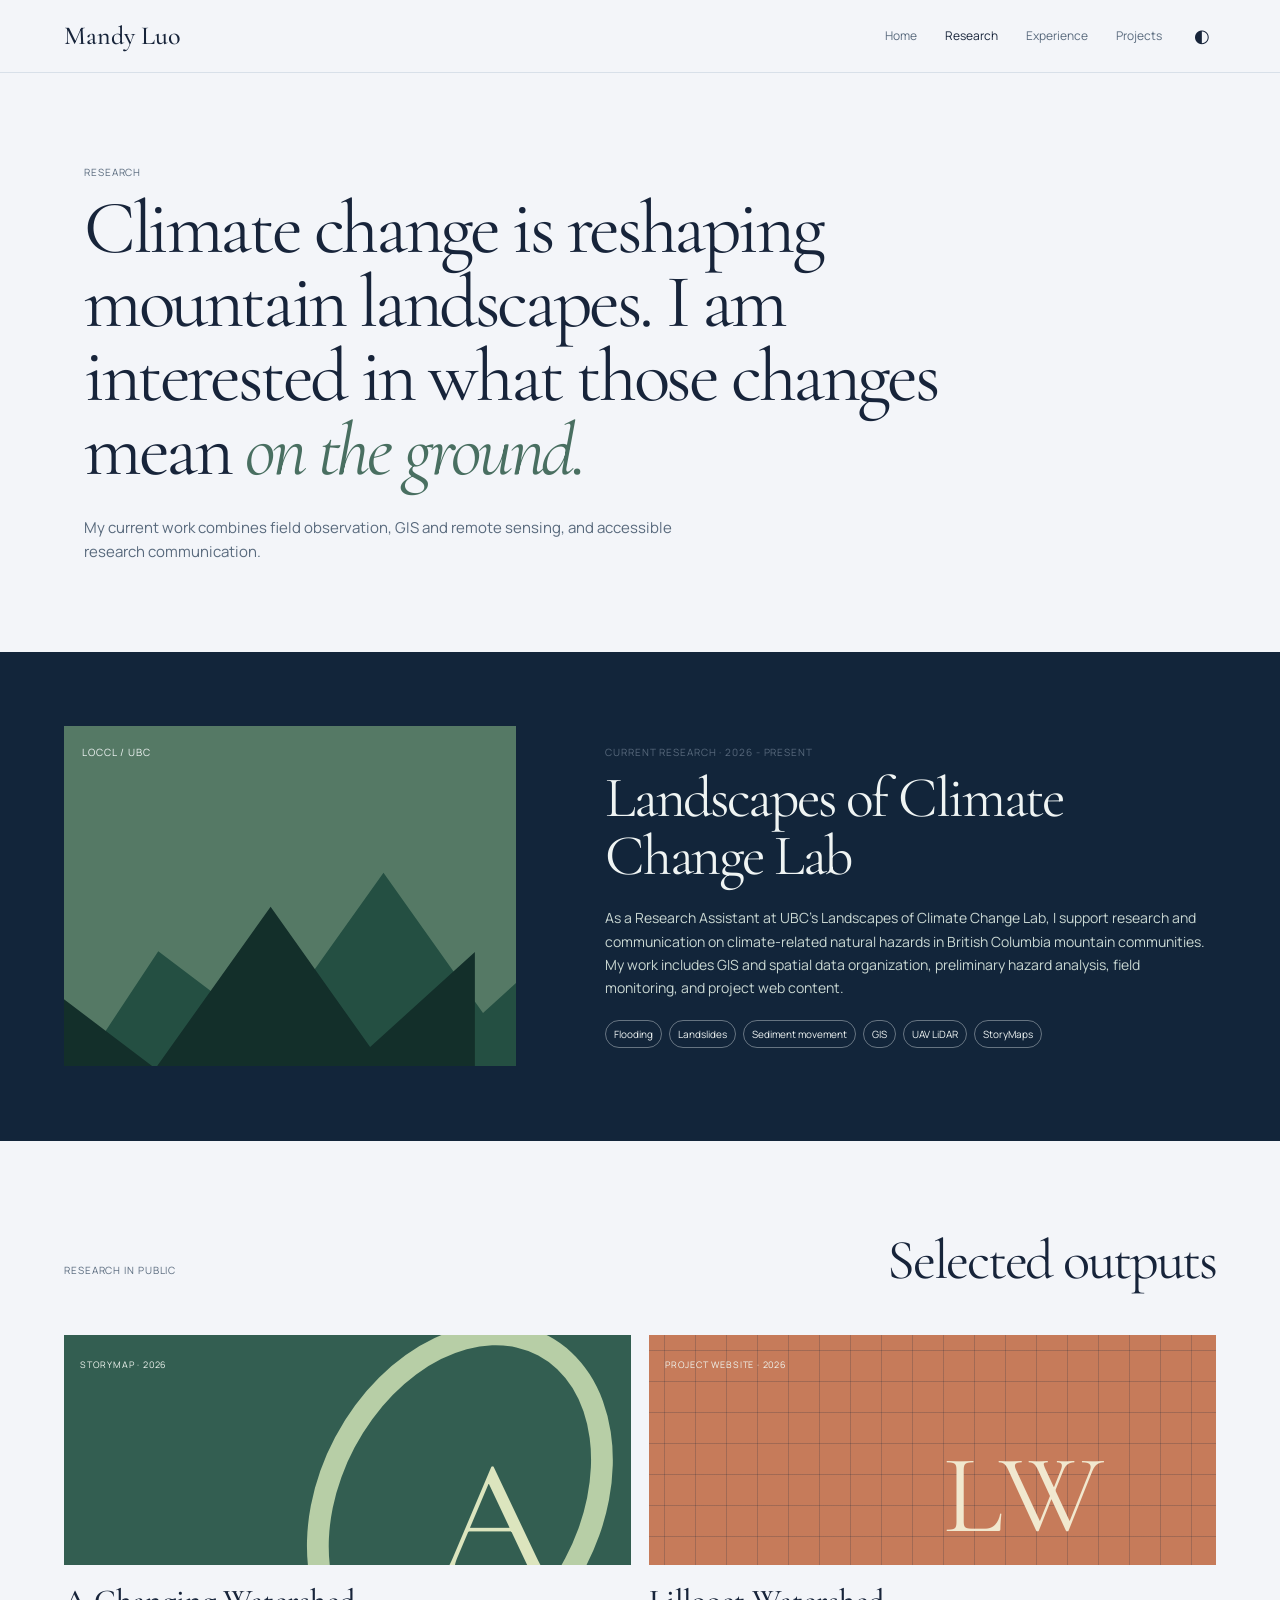
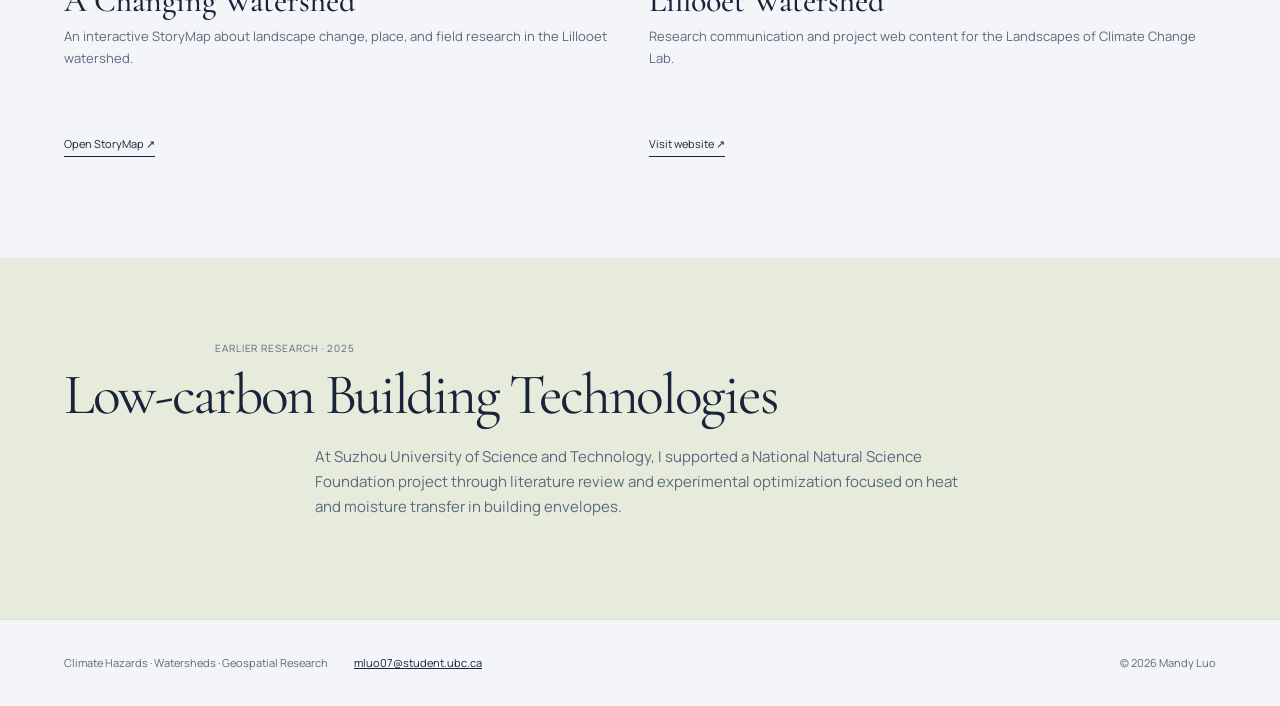
==== research.html @ 28684f20 "Add research page" ====
<!doctype html><html lang="en"><head><meta charset="utf-8"><meta name="viewport" content="width=device-width,initial-scale=1"><meta name="description" content="Research by Mandy Luo."><title>Mandy Luo | Research</title><link rel="preconnect" href="https://fonts.googleapis.com"><link rel="preconnect" href="https://fonts.gstatic.com" crossorigin><link href="https://fonts.googleapis.com/css2?family=Cormorant+Garamond:ital,wght@0,400;0,500;1,400;1,500&family=Manrope:wght@400;500;600;700&display=swap" rel="stylesheet"><link rel="stylesheet" href="styles.css"></head>
<body><header class="site-header"><a class="brand" href="index.html">Mandy Luo</a><nav><a href="index.html">Home</a><a class="active" href="research.html">Research</a><a href="experience.html">Experience</a><a href="projects.html">Projects</a></nav><button class="theme-toggle" type="button" aria-label="Switch colour theme">◐</button></header>
<main><section class="page-head"><p class="kicker">RESEARCH</p><h1>Climate change is reshaping mountain landscapes. I am interested in what those changes mean <em>on the ground.</em></h1><p>My current work combines field observation, GIS and remote sensing, and accessible research communication.</p></section>
<section class="feature"><div class="feature-art"><span>LOCCL / UBC</span><i></i><b></b></div><div><p class="label">CURRENT RESEARCH · 2026 - PRESENT</p><h2>Landscapes of Climate Change Lab</h2><p>As a Research Assistant at UBC's Landscapes of Climate Change Lab, I support research and communication on climate-related natural hazards in British Columbia mountain communities. My work includes GIS and spatial data organization, preliminary hazard analysis, field monitoring, and project web content.</p><div class="chips"><span>Flooding</span><span>Landslides</span><span>Sediment movement</span><span>GIS</span><span>UAV LiDAR</span><span>StoryMaps</span></div></div></section>
<section class="outputs"><div class="section-title"><p>RESEARCH IN PUBLIC</p><h2>Selected outputs</h2></div><div class="output-grid"><a href="https://arcg.is/0mvXmP2" target="_blank" rel="noreferrer"><div class="output-img map"><span>STORYMAP · 2026</span><b>A</b></div><h3>A Changing Watershed</h3><p>An interactive StoryMap about landscape change, place, and field research in the Lillooet watershed.</p><em>Open StoryMap ↗</em></a><a href="https://blogs.ubc.ca/lillooetwatershed/" target="_blank" rel="noreferrer"><div class="output-img web"><span>PROJECT WEBSITE · 2026</span><b>LW</b></div><h3>Lillooet Watershed</h3><p>Research communication and project web content for the Landscapes of Climate Change Lab.</p><em>Visit website ↗</em></a></div></section>
<section class="earlier"><p class="label">EARLIER RESEARCH · 2025</p><h2>Low-carbon Building Technologies</h2><p>At Suzhou University of Science and Technology, I supported a National Natural Science Foundation project through literature review and experimental optimization focused on heat and moisture transfer in building envelopes.</p></section></main><footer><p>Climate Hazards · Watersheds · Geospatial Research</p><a href="mailto:mluo07@student.ubc.ca">mluo07@student.ubc.ca</a><span>© 2026 Mandy Luo</span></footer><script src="script.js"></script></body></html>
---- styles.css ----
:root{--bg:#f3f5f9;--ink:#17243a;--muted:#596a7d;--line:#d8e0e9;--navy:#12253a;--green:#496f61;--pale:#e8edf2;--cream:#e7ebdc;--orange:#d47b58}*{box-sizing:border-box}html{scroll-behavior:smooth}body{margin:0;background:var(--bg);color:var(--ink);font:15px/1.65 Manrope,Arial,sans-serif}.site-header{height:73px;border-bottom:1px solid var(--line);padding:0 clamp(22px,5vw,78px);display:flex;align-items:center;position:sticky;top:0;z-index:5;background:color-mix(in srgb,var(--bg) 95%,transparent);backdrop-filter:blur(9px)}.brand{font:500 26px/1 "Cormorant Garamond",Georgia,serif;text-decoration:none;color:var(--ink)}nav{margin-left:auto;display:flex;gap:28px}nav a{color:var(--muted);text-decoration:none;font-size:12px}nav a.active,nav a:hover{color:var(--ink)}.theme-toggle{margin-left:26px;border:0;background:transparent;font-size:18px;color:var(--ink);cursor:pointer}main>section,footer{max-width:1420px;margin:auto;padding-left:clamp(22px,5vw,78px);padding-right:clamp(22px,5vw,78px)}h1,h2,h3,p{margin-top:0}.kicker,.label{font-size:10px;letter-spacing:.09em;color:var(--muted)}.hero{display:grid;grid-template-columns:1.17fr .67fr;gap:8vw;min-height:617px;align-items:center;padding-top:78px;padding-bottom:91px}.hero h1,.page-head h1{font:400 clamp(50px,5.9vw,83px)/.98 "Cormorant Garamond",Georgia,serif;letter-spacing:-.045em;margin:0}.hero h1 em,.page-head h1 em{font-style:italic;color:var(--green)}.intro{display:grid;grid-template-columns:180px 1fr;gap:25px;max-width:770px;margin-top:35px}.intro p{margin:0;color:var(--muted)}.intro .meta{font-size:11px;line-height:1.55;color:var(--ink)}.meta a,footer a{color:var(--ink)}.portrait{height:438px;position:relative;overflow:hidden;padding:21px;color:#edf3ee;background:#aac0b2;display:flex;flex-direction:column}.portrait>span,.portrait small{font-size:9px;letter-spacing:.1em;position:relative;z-index:2}.portrait strong{font:400 62px/.82 "Cormorant Garamond",Georgia,serif;letter-spacing:-.05em;z-index:2;margin:auto}.portrait small{text-align:right}.contours{position:absolute;inset:-12%;transform:rotate(-18deg);background:repeating-radial-gradient(ellipse at 50% 50%,transparent 0 30px,rgba(19,61,49,.45) 31px 32px,transparent 33px 60px)}.contours i{position:absolute;width:68%;height:29%;left:17%;top:32%;border:1px solid rgba(244,247,241,.75);border-radius:50%}.contours i:nth-child(2){left:-13%;top:60%}.contours i:nth-child(3){left:28%;top:54%}.contours i:nth-child(4){left:7%;top:3%}.contours b{position:absolute;width:16px;height:16px;border-radius:50%;background:var(--orange);left:46%;top:45%;box-shadow:0 0 0 7px rgba(212,123,88,.2)}.home-research{border-top:1px solid var(--line);padding-top:94px;padding-bottom:94px;display:grid;grid-template-columns:1.12fr .88fr;gap:8vw}.lead{font:400 clamp(37px,4.2vw,59px)/1.05 "Cormorant Garamond",Georgia,serif;letter-spacing:-.035em;margin:0}.home-research>div{padding-top:7px;color:var(--muted)}.inline-link{display:inline-block;margin-top:18px;color:var(--ink);text-decoration:none;border-bottom:1px solid var(--ink);font-size:12px;padding-bottom:3px}.inline-link span{color:var(--orange)}.cv{max-width:none!important;padding-top:90px!important;padding-bottom:98px!important;background:var(--pale)}.section-title,.cv-grid,.output-grid{max-width:1264px;margin-left:auto;margin-right:auto}.section-title{display:flex;justify-content:space-between;gap:30px;align-items:end}.section-title>p{font-size:10px;letter-spacing:.09em;color:var(--muted)}.section-title h2{font:400 clamp(39px,4.4vw,61px)/1 "Cormorant Garamond",Georgia,serif;letter-spacing:-.04em;margin:0;max-width:600px}.cv-grid{display:grid;grid-template-columns:repeat(3,1fr);gap:18px;margin-top:49px}.cv-grid article{border-top:1px solid var(--ink);padding-top:16px}.cv-grid .label{color:#6e8793}.cv-grid h3{font:500 28px/1 "Cormorant Garamond",Georgia,serif;margin:40px 0 12px}.cv-grid article>p:not(.label){font-size:13px;color:var(--muted);margin-bottom:16px}.cv-grid .sub{font-size:11px!important;border-top:1px solid var(--line);padding-top:14px}.home-news{display:grid;grid-template-columns:28% 1fr;gap:6vw;padding-top:90px;padding-bottom:94px}.home-news h2{font:400 clamp(39px,4.4vw,61px)/1 "Cormorant Garamond",Georgia,serif;letter-spacing:-.04em;margin:0}.home-news>div{border-top:1px solid var(--line)}.home-news p{margin:0;padding:17px 0;border-bottom:1px solid var(--line);font-size:14px}.home-news time{display:inline-block;width:95px;font-size:10px;letter-spacing:.08em;color:#7290a1}.page-head{padding-top:91px;padding-bottom:87px;max-width:1240px!important}.page-head h1{max-width:950px}.page-head>p:last-child{max-width:610px;color:var(--muted);margin:29px 0 0}.page-head.compact{padding-bottom:68px}.feature{max-width:none!important;background:var(--navy);color:#eff4f3;padding-top:74px!important;padding-bottom:75px!important;display:grid;grid-template-columns:.85fr 1.15fr;gap:7vw;align-items:center}.feature-art{height:340px;position:relative;overflow:hidden;background:#557965}.feature-art span{position:absolute;top:18px;left:18px;font-size:10px;letter-spacing:.09em;z-index:1}.feature-art i,.feature-art b{position:absolute;bottom:-28px;width:116%;height:70%;background:#244f42;clip-path:polygon(0 100%,18% 40%,39% 75%,61% 7%,80% 66%,100% 26%,100% 100%)}.feature-art b{bottom:-62px;left:-25%;background:#132f2a}.feature h2,.earlier h2{font:400 clamp(40px,4.5vw,63px)/1 "Cormorant Garamond",Georgia,serif;letter-spacing:-.04em;margin:10px 0 21px}.feature>div>p:not(.label){max-width:650px;color:#c9d7d2;font-size:14px}.chips{display:flex;flex-wrap:wrap;gap:7px;margin-top:21px}.chips span{font-size:10px;border:1px solid rgba(239,244,243,.38);padding:5px 8px;border-radius:30px}.outputs{padding-top:91px;padding-bottom:101px}.output-grid{display:grid;grid-template-columns:repeat(2,1fr);gap:18px;margin-top:47px}.output-grid a{color:var(--ink);text-decoration:none;display:flex;flex-direction:column;min-height:422px}.output-img{height:230px;padding:16px;position:relative;overflow:hidden;background:#335e51}.output-img span{font-size:9px;letter-spacing:.09em;color:#eff4ef;position:relative;z-index:1}.output-img b{position:absolute;font:400 180px/.8 "Cormorant Garamond",Georgia,serif;color:#dce5be;right:13%;bottom:-31px}.map:after{content:"";position:absolute;width:42%;height:145%;left:45%;bottom:-55%;border:22px solid #b7cea6;border-radius:50%;transform:rotate(28deg)}.web{background:#c67b5a}.web:after{content:"";position:absolute;inset:0;background:linear-gradient(90deg,transparent 49%,rgba(18,37,58,.2) 50%,transparent 51%),linear-gradient(transparent 49%,rgba(18,37,58,.2) 50%,transparent 51%);background-size:31px 31px}.web b{font-size:112px;right:20%;bottom:25px;color:#f1e8cf;z-index:1}.output-grid h3{font:500 32px/1 "Cormorant Garamond",Georgia,serif;margin:20px 0 9px}.output-grid p{font-size:13px;color:var(--muted);margin:0}.output-grid em{margin-top:auto;align-self:flex-start;border-bottom:1px solid var(--ink);padding-bottom:3px;font-style:normal;font-size:11px}.earlier{max-width:none!important;background:var(--cream);padding-top:82px!important;padding-bottom:84px!important}.earlier>*{max-width:850px;margin-left:auto;margin-right:auto}.earlier>p:last-child{color:var(--muted);max-width:650px;margin-top:0}.resume-list{padding-bottom:100px}.resume-list article{display:grid;grid-template-columns:24% 1fr;gap:30px;padding:31px 0;border-top:1px solid var(--line)}.resume-list article:last-child{border-bottom:1px solid var(--line)}.resume-list article>p,.resume-list h3{margin:5px 0 0;font-size:10px;color:var(--muted);letter-spacing:.08em}.resume-list h2{font:500 clamp(30px,3.2vw,45px)/1 "Cormorant Garamond",Georgia,serif;letter-spacing:-.035em;margin:0 0 9px}.resume-list div>p{max-width:680px;font-size:13px;color:var(--muted);margin:17px 0 0}.project-placeholder{padding-bottom:105px;display:grid;grid-template-columns:repeat(3,1fr);gap:18px}.project-placeholder div{min-height:300px;background:var(--pale);padding:23px;display:flex;flex-direction:column}.project-placeholder span{font-size:10px;color:#6e8793}.project-placeholder h2{font:500 34px/1 "Cormorant Garamond",Georgia,serif;letter-spacing:-.04em;margin:auto 0 16px}.project-placeholder p{font-size:12px;color:var(--muted);margin:0}footer{border-top:1px solid var(--line);padding-top:34px!important;padding-bottom:34px!important;display:flex;gap:26px;font-size:11px;color:var(--muted)}footer p{margin:0}footer span{margin-left:auto}@media(max-width:800px){.site-header{height:64px}.brand{font-size:23px}nav{display:none}.theme-toggle{margin-left:auto}.hero{grid-template-columns:1fr;gap:46px;min-height:auto;padding-top:58px;padding-bottom:65px}.hero h1,.page-head h1{font-size:clamp(47px,13vw,70px)}.intro,.home-research,.home-news{grid-template-columns:1fr;gap:23px}.portrait{height:355px;max-width:510px}.home-research,.home-news{padding-top:66px;padding-bottom:66px}.cv,.outputs{padding-top:65px!important;padding-bottom:70px!important}.cv-grid,.project-placeholder{grid-template-columns:1fr;gap:34px}.cv-grid h3{margin-top:25px}.section-title{display:block}.section-title h2{margin-top:19px}.feature{grid-template-columns:1fr;padding-top:65px!important;padding-bottom:65px!important}.feature-art{height:260px}.output-grid{grid-template-columns:1fr}.page-head{padding-top:66px!important}.resume-list{padding-bottom:70px}.resume-list article{grid-template-columns:1fr;gap:11px}.project-placeholder{padding-bottom:70px}.home-news h2{margin-bottom:0}footer{flex-direction:column;gap:9px}footer span{margin-left:0}}body.dark{--bg:#101c2c;--ink:#ebf0f3;--muted:#b8c5ce;--line:#32475c;--pale:#182b40;--cream:#263a43}body.dark .site-header{background:color-mix(in srgb,var(--bg) 95%,transparent)}body.dark .cv,body.dark .home-news,body.dark .page-head,body.dark .outputs,body.dark .resume-list,body.dark .project-placeholder{background:var(--bg)}body.dark .home-research{background:var(--bg)}body.dark .cv-grid .sub{border-color:var(--line)}body.dark .project-placeholder div{background:#1b3046}body.dark .output-grid a{color:#ebf0f3}body.dark footer a,body.dark .meta a,body.dark .inline-link{color:#ebf0f3;border-color:#ebf0f3}
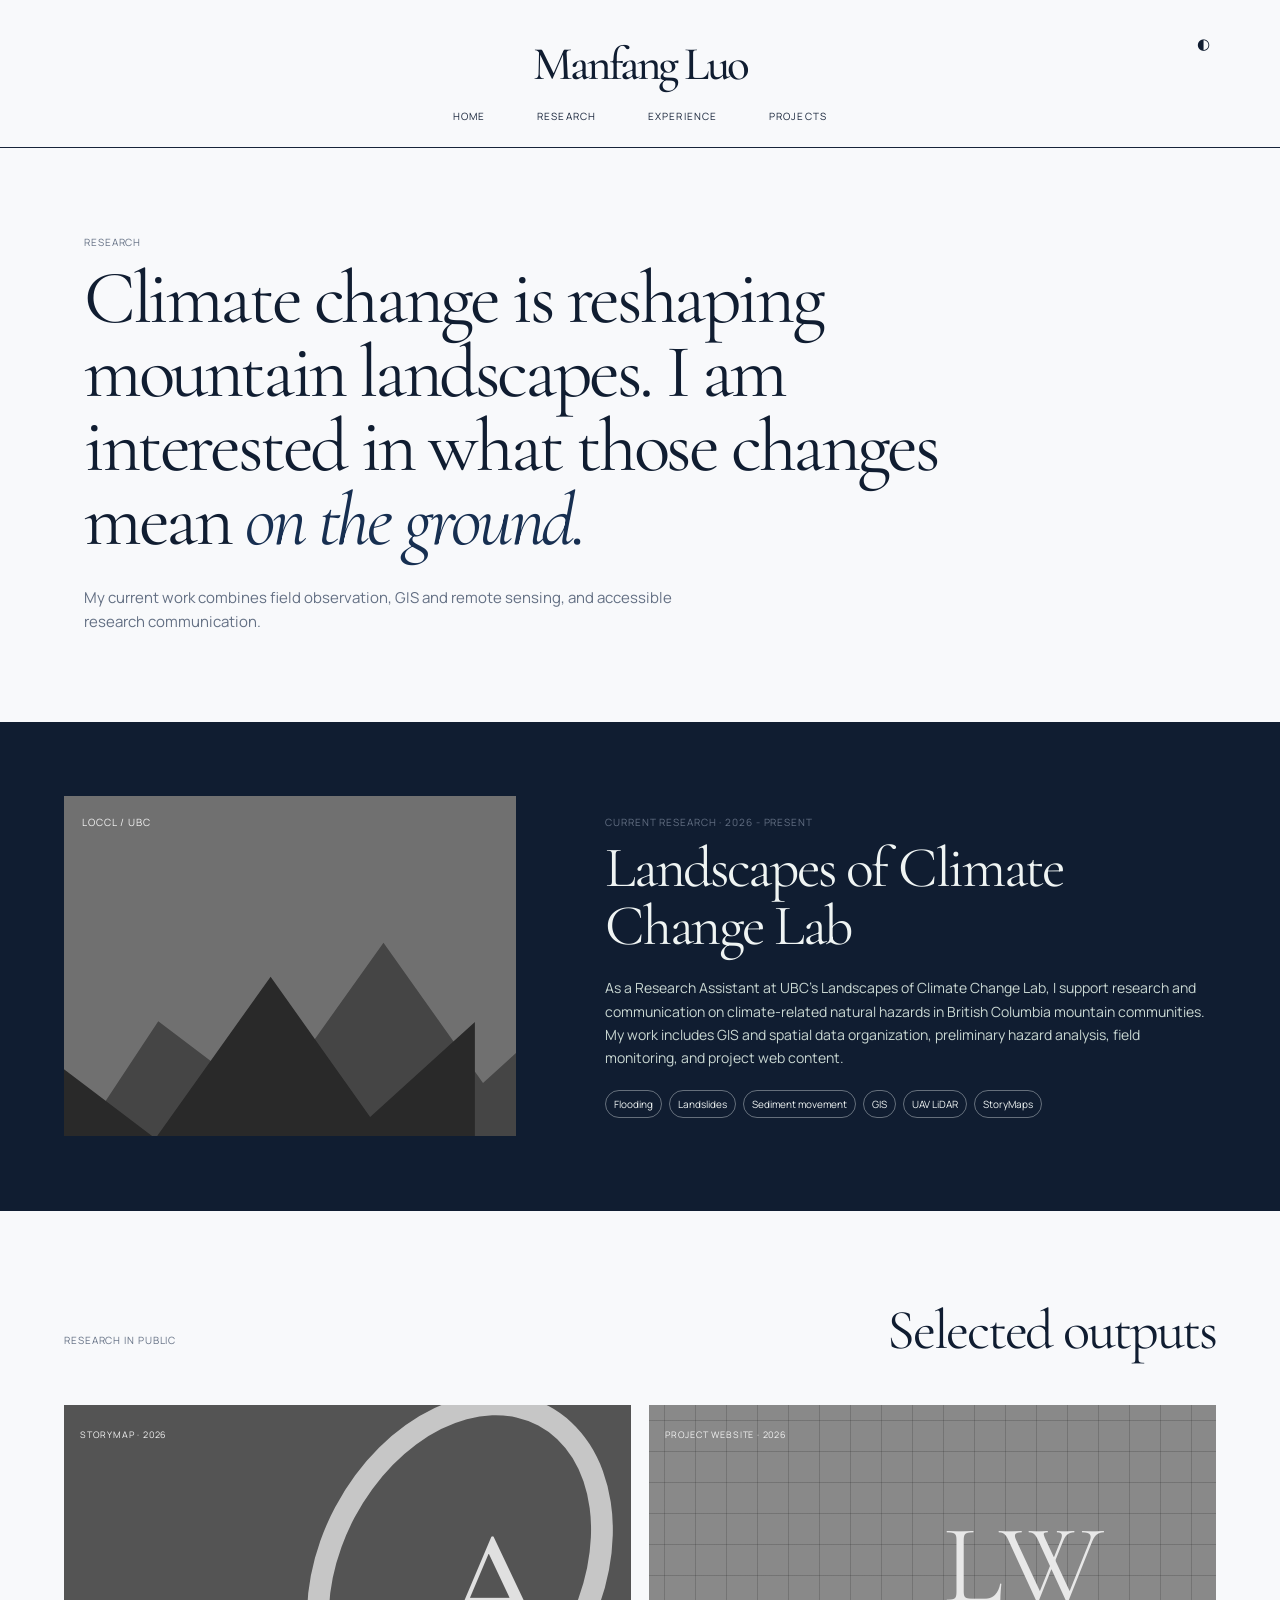
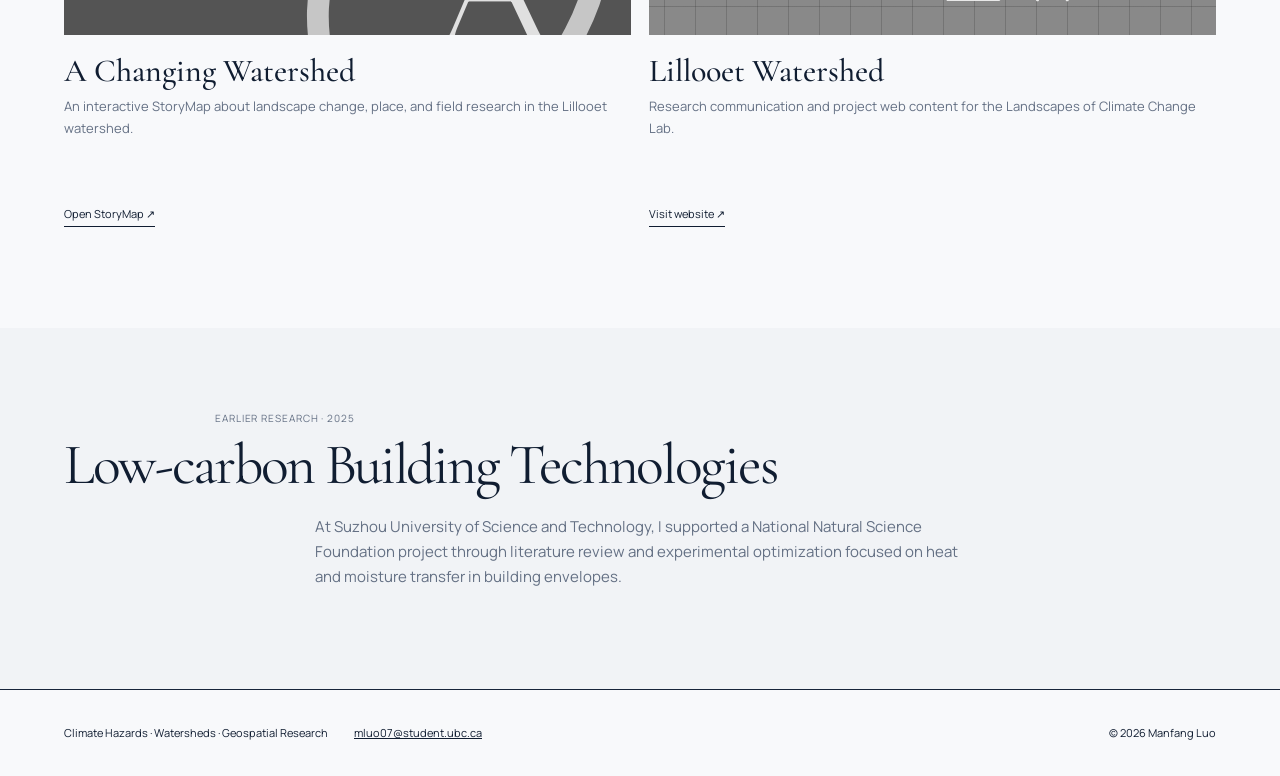
==== commit b698bd0d: "Link research outputs to published StoryMap and UBC site" ====
--- a/research.html
+++ b/research.html
@@ -1,6 +1,6 @@
-<!doctype html><html lang="en"><head><meta charset="utf-8"><meta name="viewport" content="width=device-width,initial-scale=1"><meta name="description" content="Research by Mandy Luo."><title>Mandy Luo | Research</title><link rel="preconnect" href="https://fonts.googleapis.com"><link rel="preconnect" href="https://fonts.gstatic.com" crossorigin><link href="https://fonts.googleapis.com/css2?family=Cormorant+Garamond:ital,wght@0,400;0,500;1,400;1,500&family=Manrope:wght@400;500;600;700&display=swap" rel="stylesheet"><link rel="stylesheet" href="styles.css"></head>
-<body><header class="site-header"><a class="brand" href="index.html">Mandy Luo</a><nav><a href="index.html">Home</a><a class="active" href="research.html">Research</a><a href="experience.html">Experience</a><a href="projects.html">Projects</a></nav><button class="theme-toggle" type="button" aria-label="Switch colour theme">◐</button></header>
+<!doctype html><html lang="en"><head><meta charset="utf-8"><meta name="viewport" content="width=device-width,initial-scale=1"><meta name="description" content="Research by Manfang Luo."><title>Manfang Luo | Research</title><link rel="preconnect" href="https://fonts.googleapis.com"><link rel="preconnect" href="https://fonts.gstatic.com" crossorigin><link href="https://fonts.googleapis.com/css2?family=Cormorant+Garamond:ital,wght@0,400;0,500;1,400;1,500&family=Manrope:wght@400;500;600;700&display=swap" rel="stylesheet"><link rel="stylesheet" href="styles.css"></head>
+<body><header class="site-header"><a class="brand" href="index.html">Manfang Luo</a><nav><a href="index.html">Home</a><a class="active" href="research.html">Research</a><a href="experience.html">Experience</a><a href="projects.html">Projects</a></nav><button class="theme-toggle" type="button" aria-label="Switch colour theme">◐</button></header>
 <main><section class="page-head"><p class="kicker">RESEARCH</p><h1>Climate change is reshaping mountain landscapes. I am interested in what those changes mean <em>on the ground.</em></h1><p>My current work combines field observation, GIS and remote sensing, and accessible research communication.</p></section>
 <section class="feature"><div class="feature-art"><span>LOCCL / UBC</span><i></i><b></b></div><div><p class="label">CURRENT RESEARCH · 2026 - PRESENT</p><h2>Landscapes of Climate Change Lab</h2><p>As a Research Assistant at UBC's Landscapes of Climate Change Lab, I support research and communication on climate-related natural hazards in British Columbia mountain communities. My work includes GIS and spatial data organization, preliminary hazard analysis, field monitoring, and project web content.</p><div class="chips"><span>Flooding</span><span>Landslides</span><span>Sediment movement</span><span>GIS</span><span>UAV LiDAR</span><span>StoryMaps</span></div></div></section>
-<section class="outputs"><div class="section-title"><p>RESEARCH IN PUBLIC</p><h2>Selected outputs</h2></div><div class="output-grid"><a href="https://arcg.is/0mvXmP2" target="_blank" rel="noreferrer"><div class="output-img map"><span>STORYMAP · 2026</span><b>A</b></div><h3>A Changing Watershed</h3><p>An interactive StoryMap about landscape change, place, and field research in the Lillooet watershed.</p><em>Open StoryMap ↗</em></a><a href="https://blogs.ubc.ca/lillooetwatershed/" target="_blank" rel="noreferrer"><div class="output-img web"><span>PROJECT WEBSITE · 2026</span><b>LW</b></div><h3>Lillooet Watershed</h3><p>Research communication and project web content for the Landscapes of Climate Change Lab.</p><em>Visit website ↗</em></a></div></section>
-<section class="earlier"><p class="label">EARLIER RESEARCH · 2025</p><h2>Low-carbon Building Technologies</h2><p>At Suzhou University of Science and Technology, I supported a National Natural Science Foundation project through literature review and experimental optimization focused on heat and moisture transfer in building envelopes.</p></section></main><footer><p>Climate Hazards · Watersheds · Geospatial Research</p><a href="mailto:mluo07@student.ubc.ca">mluo07@student.ubc.ca</a><span>© 2026 Mandy Luo</span></footer><script src="script.js"></script></body></html>
+<section class="outputs"><div class="section-title"><p>RESEARCH IN PUBLIC</p><h2>Selected outputs</h2></div><div class="output-grid"><a href="https://storymaps.arcgis.com/stories/a3a63bba91ee41069c62335db6baa2e3" target="_blank" rel="noreferrer"><div class="output-img map"><span>STORYMAP · 2026</span><b>A</b></div><h3>A Changing Watershed</h3><p>An interactive StoryMap about landscape change, place, and field research in the Lillooet watershed.</p><em>Open StoryMap ↗</em></a><a href="https://blogs.ubc.ca/lillooetwatershed/" target="_blank" rel="noreferrer"><div class="output-img web"><span>PROJECT WEBSITE · 2026</span><b>LW</b></div><h3>Lillooet Watershed</h3><p>Research communication and project web content for the Landscapes of Climate Change Lab.</p><em>Visit website ↗</em></a></div></section>
+<section class="earlier"><p class="label">EARLIER RESEARCH · 2025</p><h2>Low-carbon Building Technologies</h2><p>At Suzhou University of Science and Technology, I supported a National Natural Science Foundation project through literature review and experimental optimization focused on heat and moisture transfer in building envelopes.</p></section></main><footer><p>Climate Hazards · Watersheds · Geospatial Research</p><a href="mailto:mluo07@student.ubc.ca">mluo07@student.ubc.ca</a><span>© 2026 Manfang Luo</span></footer><script src="script.js"></script></body></html>
